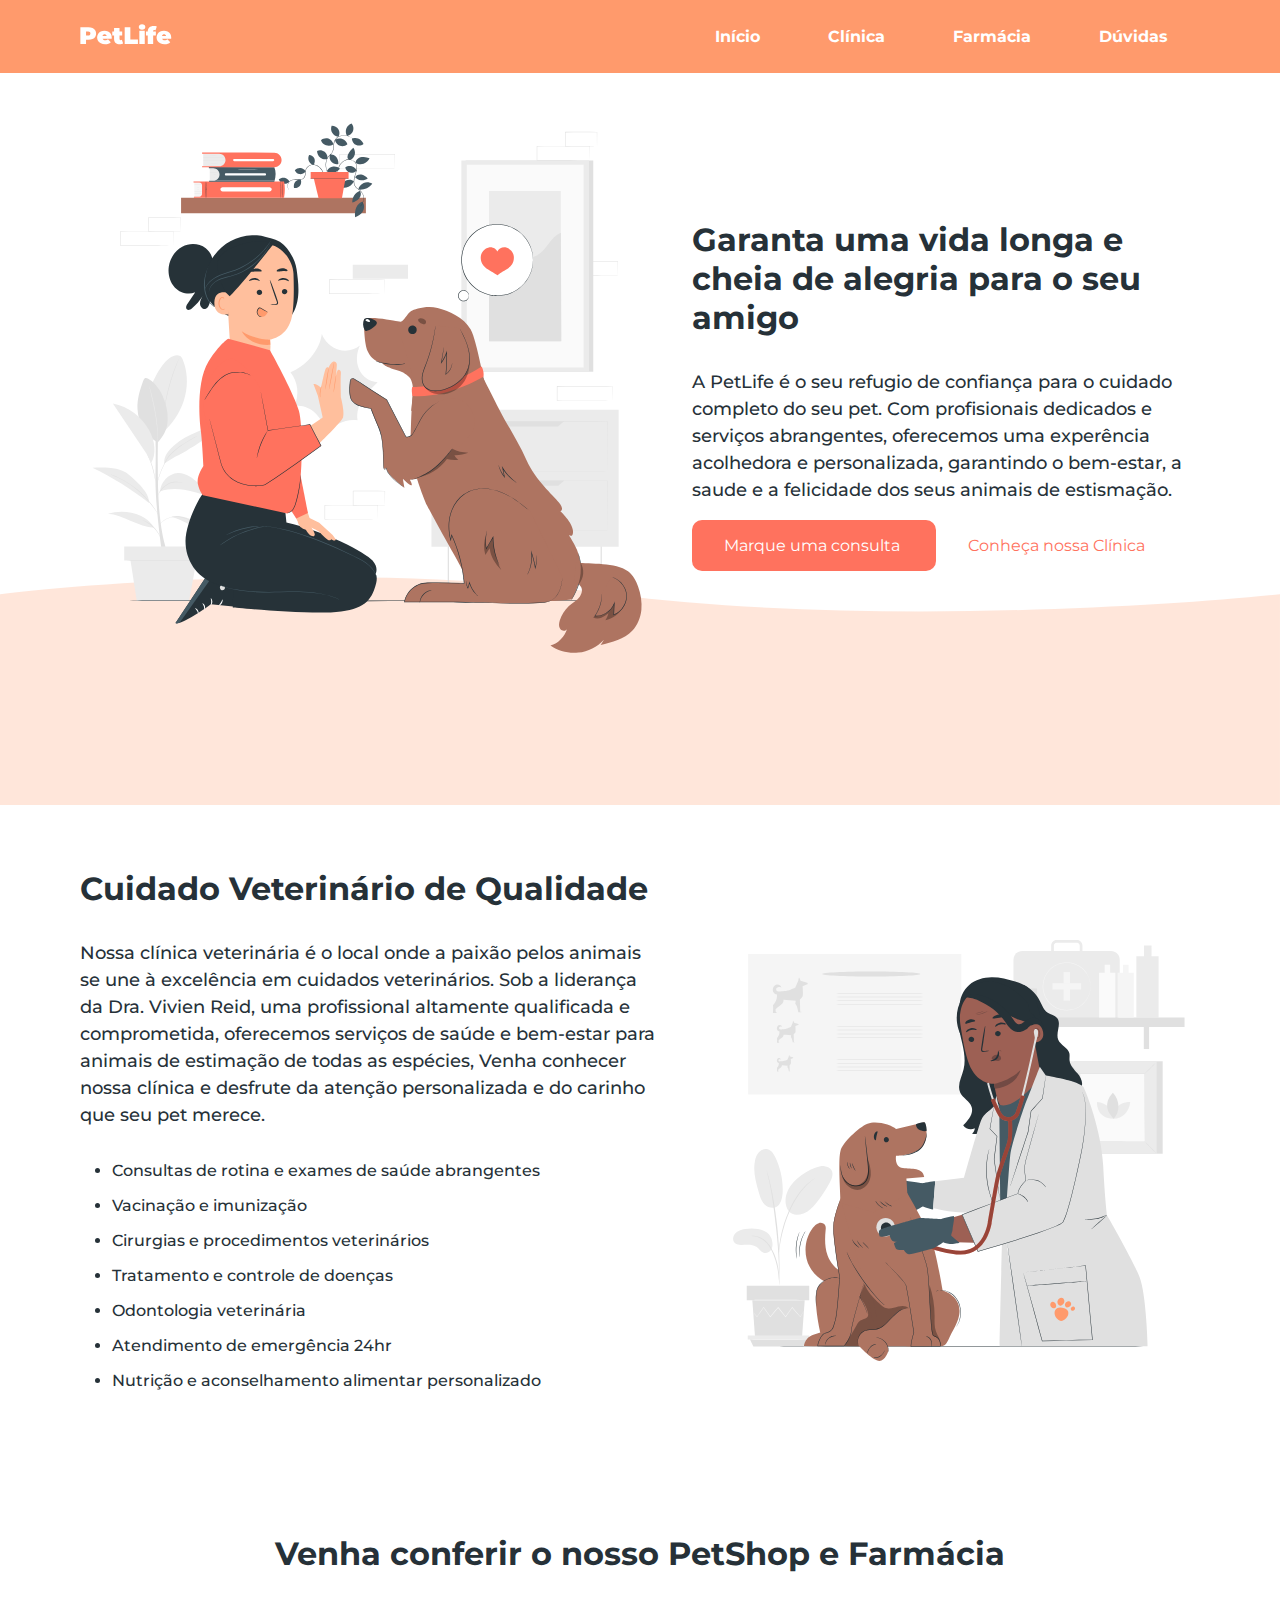
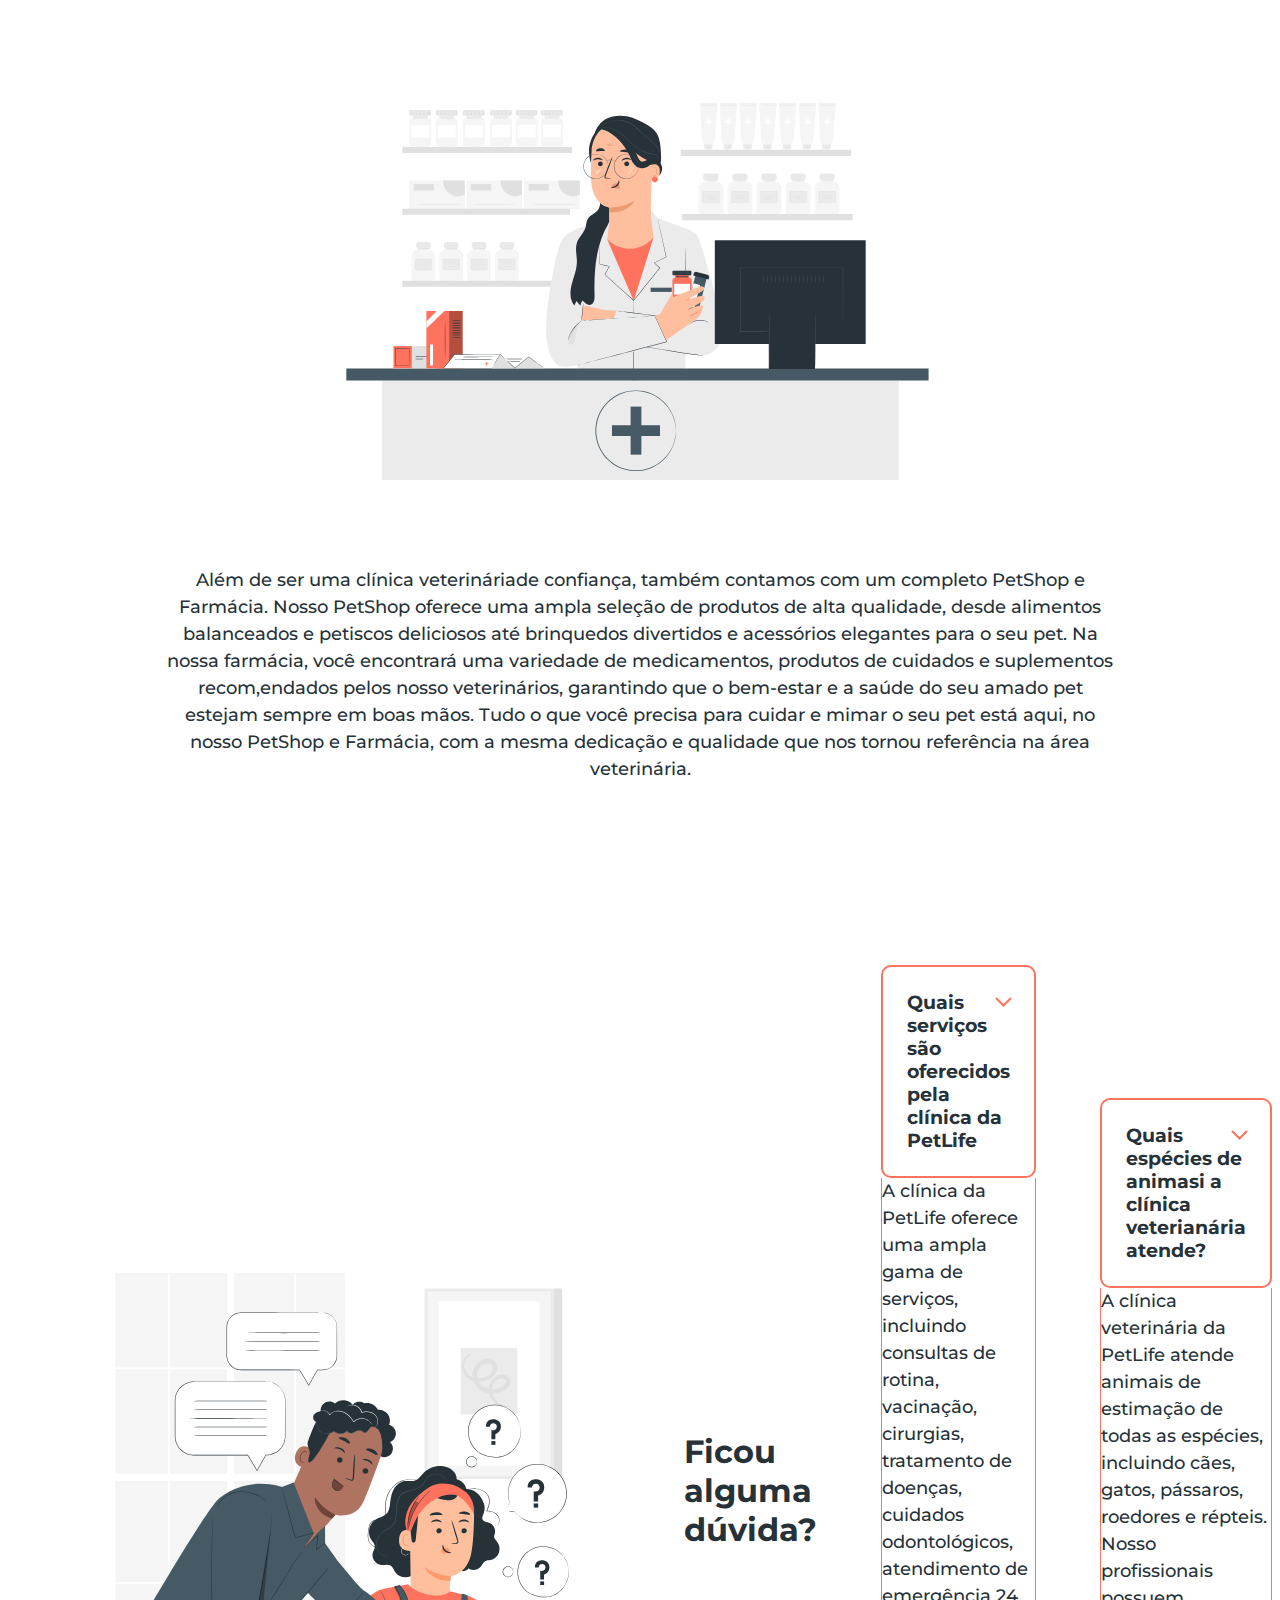
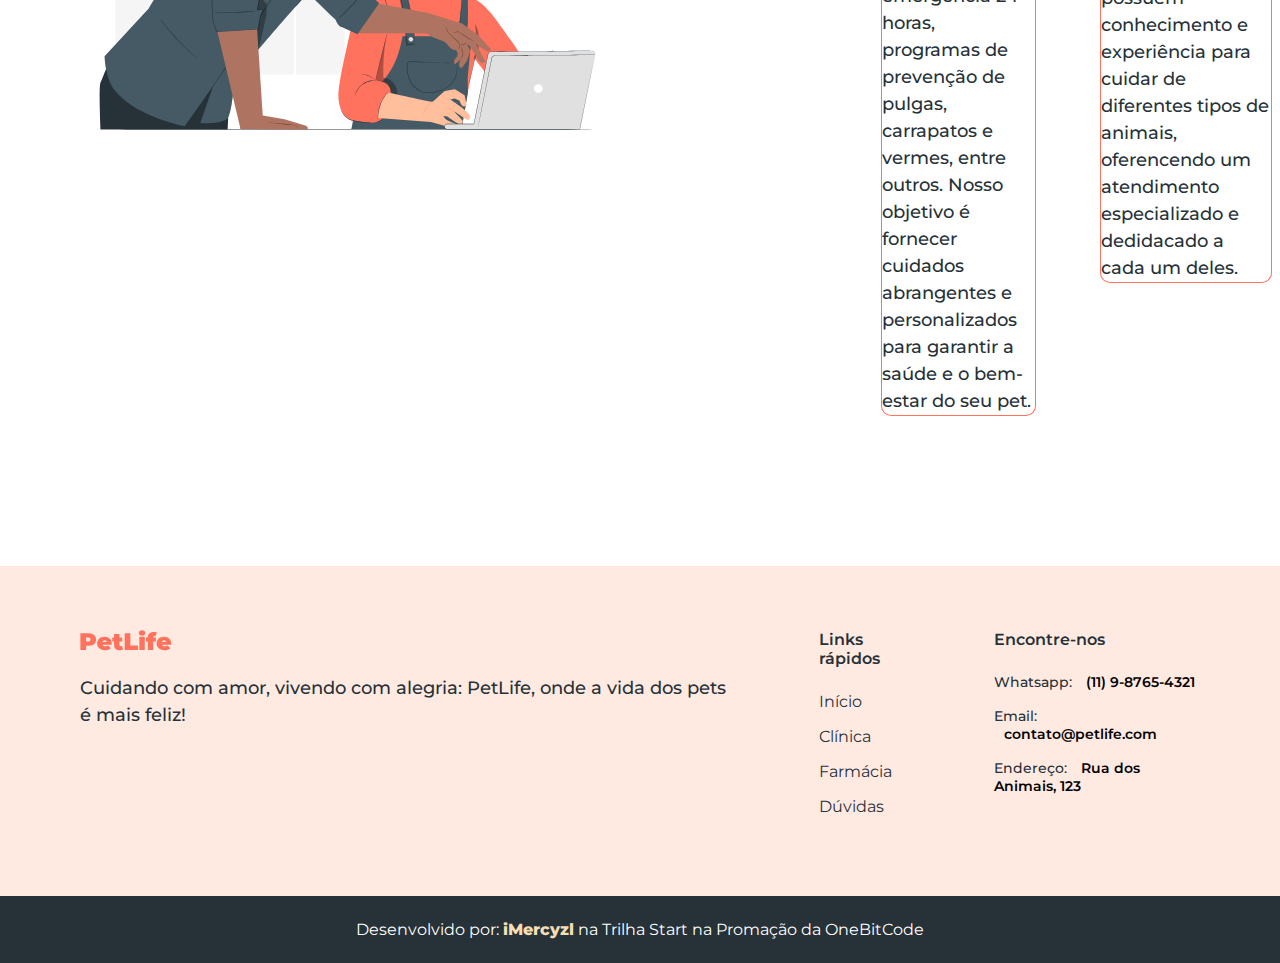
==== PetLife/index.html @ 1157d85c "html e css completo" ====
<!DOCTYPE html>
<html lang="en">
<head>
    <meta charset="UTF-8">
    <meta name="viewport" content="width=device-width, initial-scale=1.0">
    <meta name="description" content="Garanta uma vida longa e cheia de alegria para o seu melhor amigo">
    <link rel="stylesheet" href="./assets/css/index.css">
    <title>PetLife</title>
</head>
<body>
    <!-- Cabeçalho -->
    <header>
        <a href="index.html">
            <img src="./assets/img/logo-white.svg" alt="Logo da Página">
        </a>

        <nav>
            <a class="navBar" href="#inicio">Início</a>
            <a class="navBar" href="#clinica">Clínica</a>
            <a class="navBar" href="#farmacia">Farmácia</a>
            <a class="navBar" href="#duvidas">Dúvidas</a>
        </nav>
    </header>

    <!-- CONTEUDO PRINCIPAL -->
    
    <main>
        <section id="inicio">
            <img src="./assets/img/start-img.svg" 
            alt="Imagem do Inicio" 
            width="580" 
            height="580">

            <div>
                <h1>Garanta uma vida longa e cheia de alegria para o seu amigo</h1>
                <p class="texto">A PetLife é o seu refugio de confiança para o cuidado completo do seu pet. Com profisionais dedicados e serviços abrangentes, oferecemos uma experência acolhedora e personalizada, garantindo o bem-estar, a saude e a felicidade dos seus animais de estismação. </p>
                <a class="botao"
                 href="http://wa.me/5511987654321" 
                 target="_blank">
                 Marque uma consulta
                </a>
                <a class="botaoTransparente" href="#clinica">
                    Conheça nossa Clínica
                </a>

                <img class="absoluto" src="./assets/img/shape.svg" alt="">
            </div>
        </section>

        <section id="clinica">
            <div>
                <h2>
                    Cuidado Veterinário de Qualidade
                </h2>
                <p class="texto">
                    Nossa clínica veterinária é o local onde a paixão pelos animais se une à excelência em cuidados veterinários.
                    Sob a liderança da Dra. Vivien Reid, uma profissional altamente qualificada e comprometida, oferecemos serviços de saúde e bem-estar para animais de estimação de todas as espécies, Venha conhecer nossa clínica e desfrute da atenção personalizada e do carinho que seu pet merece.
                </p>
                <ul>
                    <li class="textoVeterinario">Consultas de rotina e exames de saúde abrangentes</li>
                    <li class="textoVeterinario">Vacinação e imunização</li>
                    <li class="textoVeterinario">Cirurgias e procedimentos veterinários</li>
                    <li class="textoVeterinario">Tratamento e controle de doenças</li>
                    <li class="textoVeterinario">Odontologia veterinária</li>
                    <li class="textoVeterinario">Atendimento de emergência 24hr</li>
                    <li class="textoVeterinario">Nutrição e aconselhamento alimentar personalizado</li>
                </ul>
            </div>

            <img src="./assets/img/clinic-img.svg" 
            alt="Imagem da Clínica" 
            width="480" 
            height="480"
            loading="lazy">
        </section>

        <section id="farmacia">
            <h2>Venha conferir o nosso PetShop e Farmácia</h2>
            <img src="./assets/img/shop-img.svg" 
            alt="Imagem da farmácia"
            width="645"
            height="430"
            loading="lazy">
            <p class="texto">
                Além de ser uma clínica veterináriade confiança, também contamos com um completo PetShop e Farmácia. Nosso PetShop oferece uma ampla seleção de produtos de alta qualidade, desde alimentos balanceados e petiscos deliciosos até brinquedos divertidos e acessórios elegantes para o seu pet. Na nossa farmácia, você encontrará uma variedade de medicamentos, produtos de cuidados e suplementos recom,endados pelos nosso veterinários, garantindo que o bem-estar e a saúde do seu amado pet estejam sempre em boas mãos. Tudo o que você precisa para cuidar e mimar o seu pet está aqui, no nosso PetShop e Farmácia, com a mesma dedicação e qualidade que nos tornou referência na área veterinária.
            </p>
        </section>

        <section id="duvidas">
            <img class="imgfaq" src="./assets/img/faq-img.svg" 
            alt="Imagem FAQ" 
            width="540" 
            height="540" 
            loading="lazy">
            <h2>Ficou alguma dúvida?</h2>

            <div class="faq">
                <h3>Quais serviços são oferecidos pela clínica da PetLife</h3>
                <img src="./assets/img/arrow-down.svg" alt="">
                <p class="texto">A clínica da PetLife oferece uma ampla gama de serviços, incluindo consultas de rotina, vacinação, cirurgias, tratamento de doenças, cuidados odontológicos, atendimento de emergência 24 horas, programas de prevenção de pulgas, carrapatos e vermes, entre outros. Nosso objetivo é fornecer cuidados abrangentes e personalizados para garantir a saúde e o bem-estar do seu pet.</p>
            </div>

            <div class="faq">
                <h3>Quais espécies de animasi a clínica veterianária atende?</h3>
                <img src="./assets/img/arrow-down.svg" alt="">
                <p class="texto">
                    A clínica veterinária da PetLife atende animais de estimação de todas as espécies, incluindo cães, gatos, pássaros, roedores e répteis. Nosso profissionais possuem conhecimento e experiência para cuidar de diferentes tipos de animais, oferencendo um atendimento especializado e dedidacado a cada um deles.
                </p>
            </div>

            <div class="faq">
                <h3>A clínica da PetLife possui serviços de emergência?</h3>
                <img src="./assets/img/arrow-down.svg" alt="">
                <p class="texto">Sim, a clínica veterinária da PetLife oferece serviços de emergência 24 horas. Se o seu animal de estimação precisar de atendimento veterinário imediato fora do horário de expediente, nossa equipe esta pronta para ajudar, fornecendo cuidados urgentes e tratamento adequado para garantir o bem-estar do seu pet.</p>
            </div>

            <div class="faq">
                <h3>A clínica oferece serviços de banho e tosa?</h3>
                <img src="./assets/img/arrow-down.svg" alt="">
                <p class="texto">Sim, a clínica veterinária da PetLife oferece serviços profissionais de banho e tosa. Nossa equipe de profissionais experientes garante que seu pet receba cuidados adqueados, usando produtos de alta qualidade e ténicas seguras. O banho e tosa ajudam a manter higiene, a saúde da pele e pelagem do seu pet, além de proporcionar uma experiencia relaxante e agradável para eles.</p>
            </div>
        </section>
    </main>


        <!-- Rodapé -->


    <footer>
        <div>
            <img src="./assets/img/logo.svg" alt="PetLife">
            <p class="texto">Cuidando com amor, vivendo com alegria: PetLife, onde a vida dos pets é mais feliz!</p>
        </div>

        <div>
            <strong class="titulo">Links rápidos</strong>
            <nav>
                <a href="#inicio">Início</a>
                <a href="#clinica">Clínica</a>
                <a href="#farmacia">Farmácia</a>
                <a href="#duvidas">Dúvidas</a>
            </nav>
        </div>

        <div>
            <strong class="titulo">Encontre-nos</strong>
            <p>Whatsapp: <a href="http://wa.me/5511987654321" target="_blank">(11) 9-8765-4321</a></p>
            <p>Email: <a href="mailto:contato@petlife.com" target="_blank">contato@petlife.com</a></p>
            <p>Endereço: <a href="https://www.google.com.br/maps/place/R.+Dos+Animais,+Paulino+Neves+-+MA,+65585-000/@-2.7304072,-42.5417366,17z/data=!3m1!4b1!4m6!3m5!1s0x7ee0032d1a5745d:0x513dc7cf1fea5d02!8m2!3d-2.7304126!4d-42.5391617!16s%2Fg%2F11sq3nxz0n?entry=ttu" target="_blank">Rua dos Animais, 123</a></p>
        </div>
    </footer>
    <div id="copyright">
        Desenvolvido por: <a href="https://github.com/imercyzl" target="_blank">iMercyzl</a> na Trilha Start na Promação da OneBitCode
    </div>
</body>
</html>
---- PetLife/assets/css/index.css ----
@import url('https://fonts.googleapis.com/css2?family=Montserrat:wght@400;600&family=Roboto&display=swap');

* {
    padding: 0;
    margin: 0;
    box-sizing: border-box;
    font-family: 'Montserrat', sans-serif;
}

body {
    color: #263138
}

header {
    background-color: #ff9a6c;
    padding: 24px 80px;
    display: flex;
    justify-content: space-between;
    align-items: center;
}

.navBar {
    color: white;
    font-weight: bold;
    padding: 32px;
    text-decoration: none;
}

.navBar:hover {
    color: #ff9a6c;
    background-color: white;
    border-radius: 12px;
}

#inicio {
    display: flex;
    align-items: center;
    gap: 32px;
    padding: 24px 80px 128px 80px;
    position: relative;
}

h1, h2 {
    font-weight: bold;
    font-size: 32px;
    margin-bottom: 32px;
}

.texto {
    line-height: 150%;
    margin-bottom: 32px;
    font-size: 18px;
    font-weight: 500;
}

.botao {
    background-color: #ff725e;
    padding: 16px 32px;
    text-decoration: none;
    border-radius: 10px;
    color: white;
}

.botao:hover {
    background-color: #ff9a6c;
}

.botaoTransparente {
    background-color: transparent;
    color: #ff725e;
    text-decoration: none;
    padding: 16px 32px;
}

.botaoTransparente:hover {
    color: #ff9a6c;
}

.absoluto {
    position: absolute;
    bottom: 0;
    left: 0;
    width: 100%;
    z-index: -10;
}

#clinica {
    display: flex;
    align-items: center;
    gap: 64px;
    padding: 64px 80px;
}

.textoVeterinario {
    margin-bottom: 16px;
    margin-left: 32px;
    font-weight: 500;
}

#farmacia {
    padding: 64px 80px;
    text-align: center;
}

#farmacia img {
    margin: 64px auto;
}

#farmacia .texto {
    max-width: 950px;
    margin: 0 auto;
}

#duvidas {
    display: flex;
    align-items: center;
    gap: 64px;
    padding: 64px 80px;
    width: 100%;
}

/* .imgfaq {
    width: 49%;
} */
    

.faq {
    position: relative;
    /* width: 49%; */
}

.faq h3 {
    border: 2px solid #ff725e;
    border-radius: 10px;
    cursor: pointer;
    padding: 24px;
}

.faq img {
    position: absolute;
    top: 32px;
    right: 24px;
}

.faq .texto {
    border-right: 1px solid #ff725e;
    border-left: 1px solid #ff725e;
    border-bottom: 1px solid #ff725e;
    border-radius: 0 0 10px 10px;
}

footer {
    display: flex;
    background-color: rgba(255, 152, 108, 0.2);
    gap: 80px;
    padding: 64px 80px;
}

footer img, 
footer .titulo {
    display: block;
    font-weight: 600;
    margin-bottom: 24px;
}

footer nav a {
    color: #263138;
    display: block;
    margin-bottom: 16px;
    text-decoration: none;
    max-width: 350px;
}

footer p {
    font-size: 14px;
    font-weight: 500;
    margin-bottom: 16px;
}

footer p a {
    color: #000000;
    text-decoration: none;
    font-weight: 600;
    margin-left: 10px;
    
}

#copyright {
    background-color: #263138;
    text-align: center;
    padding: 24px;
    color: white;
}

#copyright a {
    color: wheat;
    text-decoration: none;
    font-weight: 800;
}
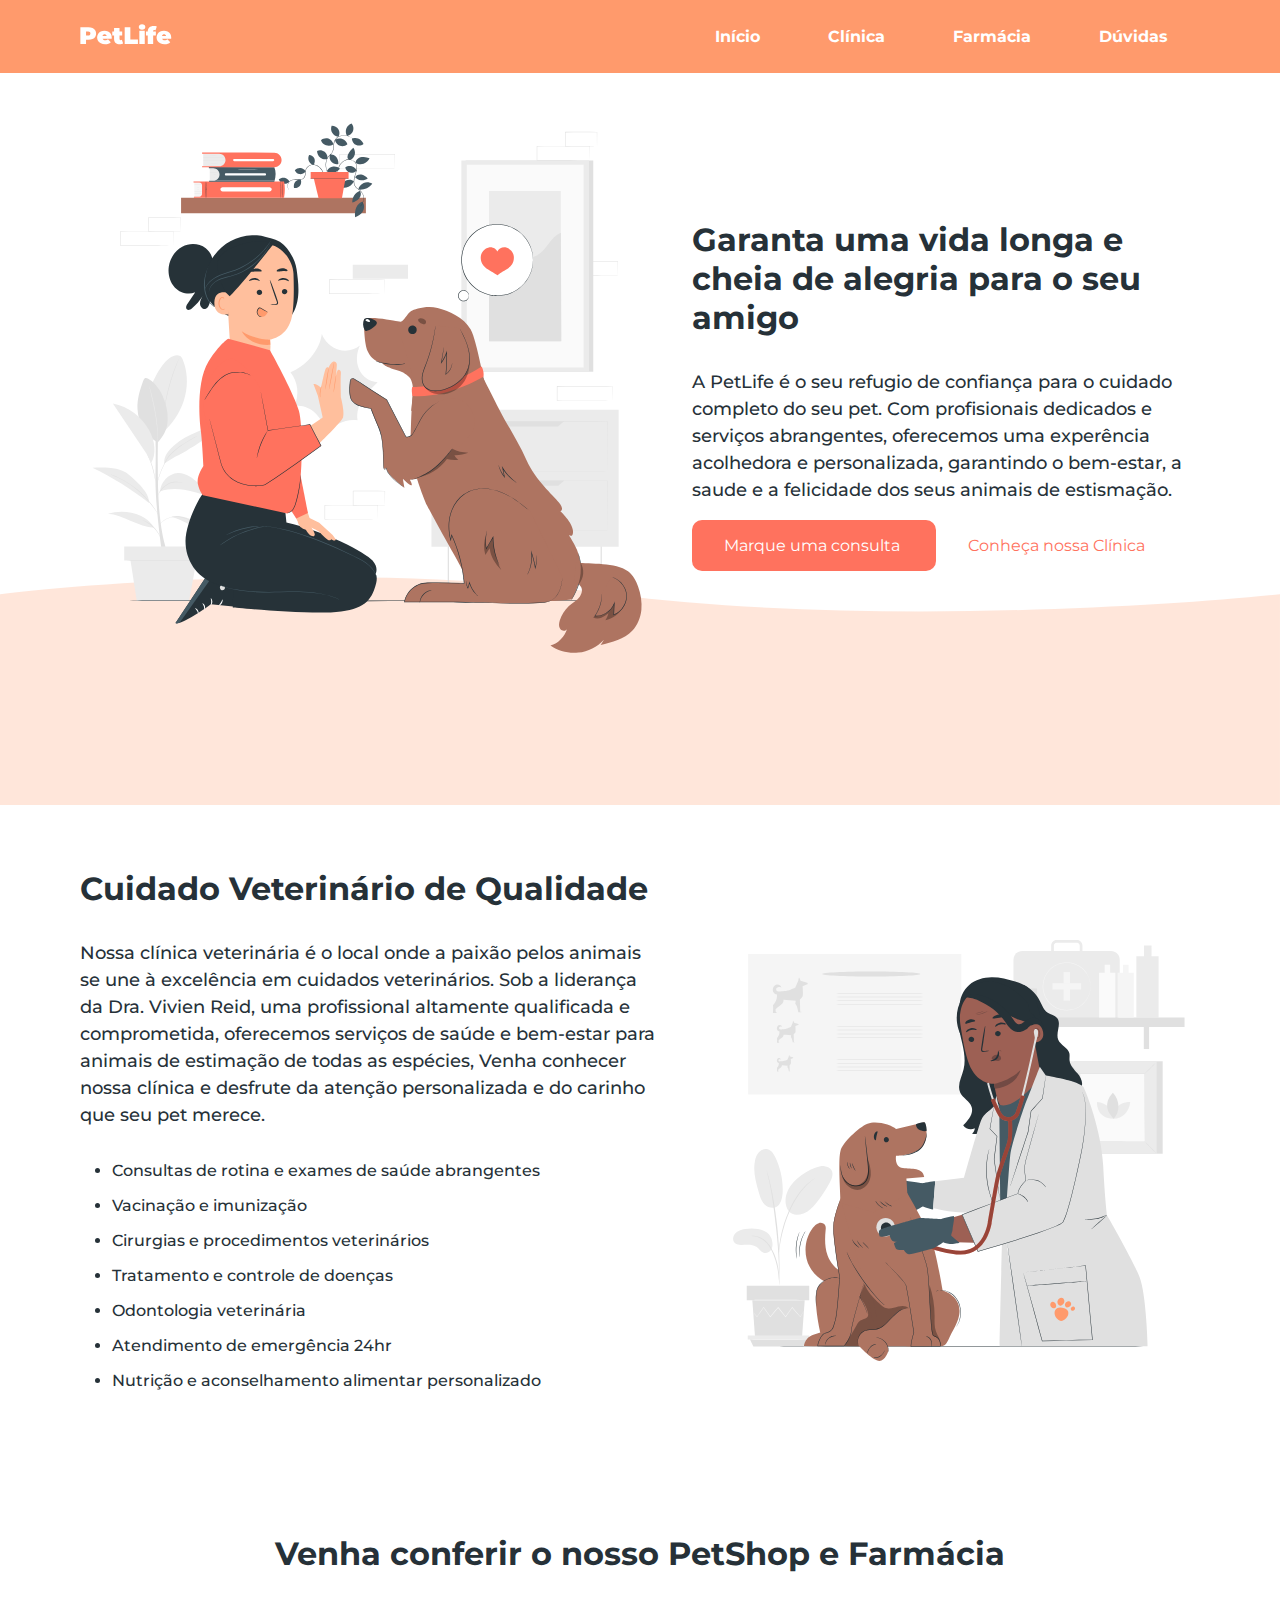
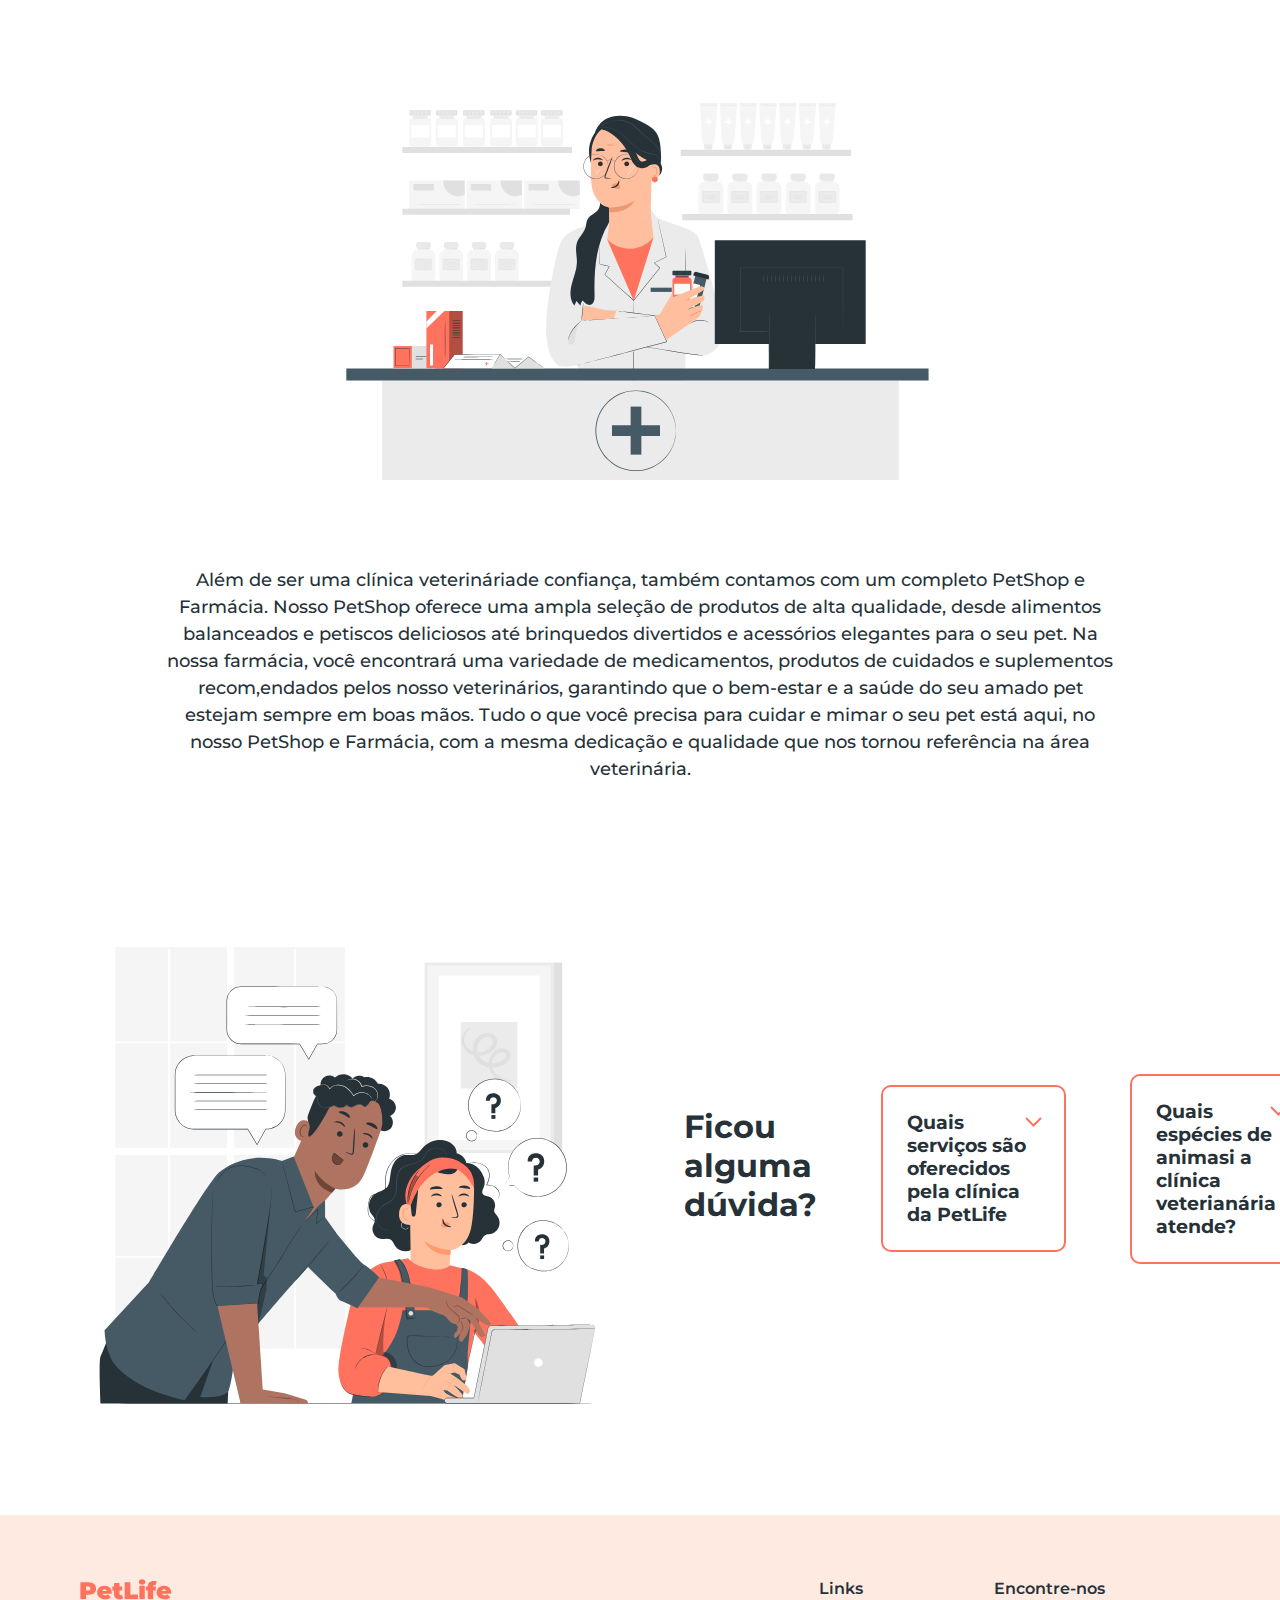
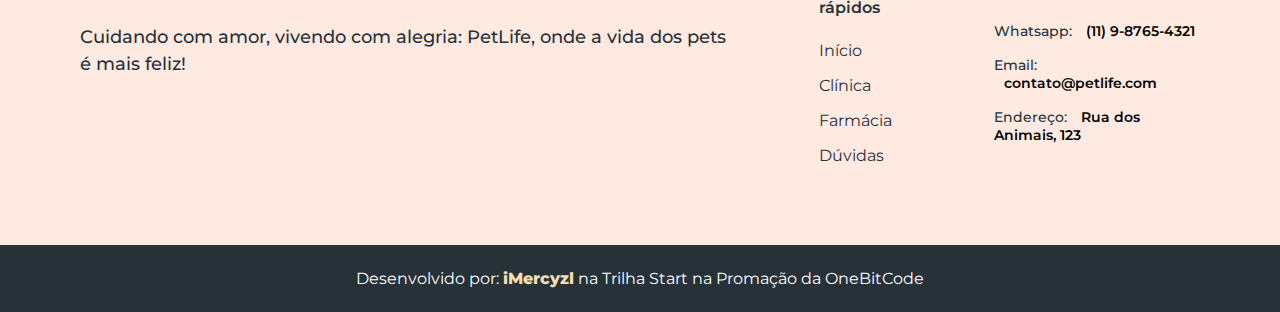
==== commit d9c469fb: "PetLife Completo" ====
--- a/PetLife/index.html
+++ b/PetLife/index.html
@@ -152,5 +152,7 @@
     <div id="copyright">
         Desenvolvido por: <a href="https://github.com/imercyzl" target="_blank">iMercyzl</a> na Trilha Start na Promação da OneBitCode
     </div>
+
+    <script src="./assets/js/index.js"></script>
 </body>
 </html>--- a/PetLife/assets/css/index.css
+++ b/PetLife/assets/css/index.css
@@ -9,6 +9,7 @@
 
 body {
     color: #263138
+    
 }
 
 header {
@@ -17,6 +18,7 @@
     display: flex;
     justify-content: space-between;
     align-items: center;
+    width: 100%;
 }
 
 .navBar {
@@ -24,6 +26,7 @@
     font-weight: bold;
     padding: 32px;
     text-decoration: none;
+    
 }
 
 .navBar:hover {
@@ -112,16 +115,12 @@
 }
 
 #duvidas {
+    width: 100%;
     display: flex;
     align-items: center;
     gap: 64px;
     padding: 64px 80px;
-    width: 100%;
-}
-
-/* .imgfaq {
-    width: 49%;
-} */
+}
     
 
 .faq {
@@ -147,6 +146,18 @@
     border-left: 1px solid #ff725e;
     border-bottom: 1px solid #ff725e;
     border-radius: 0 0 10px 10px;
+    margin-top: -8px;
+    padding: 0 24px;
+    opacity: 0;
+    height: 0;
+    overflow: hidden;
+    transition: 0.4s;
+}
+
+.faq.ativa .texto {
+    opacity: 1;
+    height: fit-content;
+    padding: 24px;
 }
 
 footer {
@@ -154,6 +165,7 @@
     background-color: rgba(255, 152, 108, 0.2);
     gap: 80px;
     padding: 64px 80px;
+    justify-content: space-between;
 }
 
 footer img, 
@@ -171,6 +183,10 @@
     max-width: 350px;
 }
 
+footer nav a:hover {
+    color: #ff725e;
+}
+
 footer p {
     font-size: 14px;
     font-weight: 500;
@@ -183,6 +199,10 @@
     font-weight: 600;
     margin-left: 10px;
     
+}
+
+footer p a:hover {
+    color: #ff725e;
 }
 
 #copyright {
@@ -196,4 +216,8 @@
     color: wheat;
     text-decoration: none;
     font-weight: 800;
+}
+
+#copyright a:hover {
+    color: #ff725e;
 }